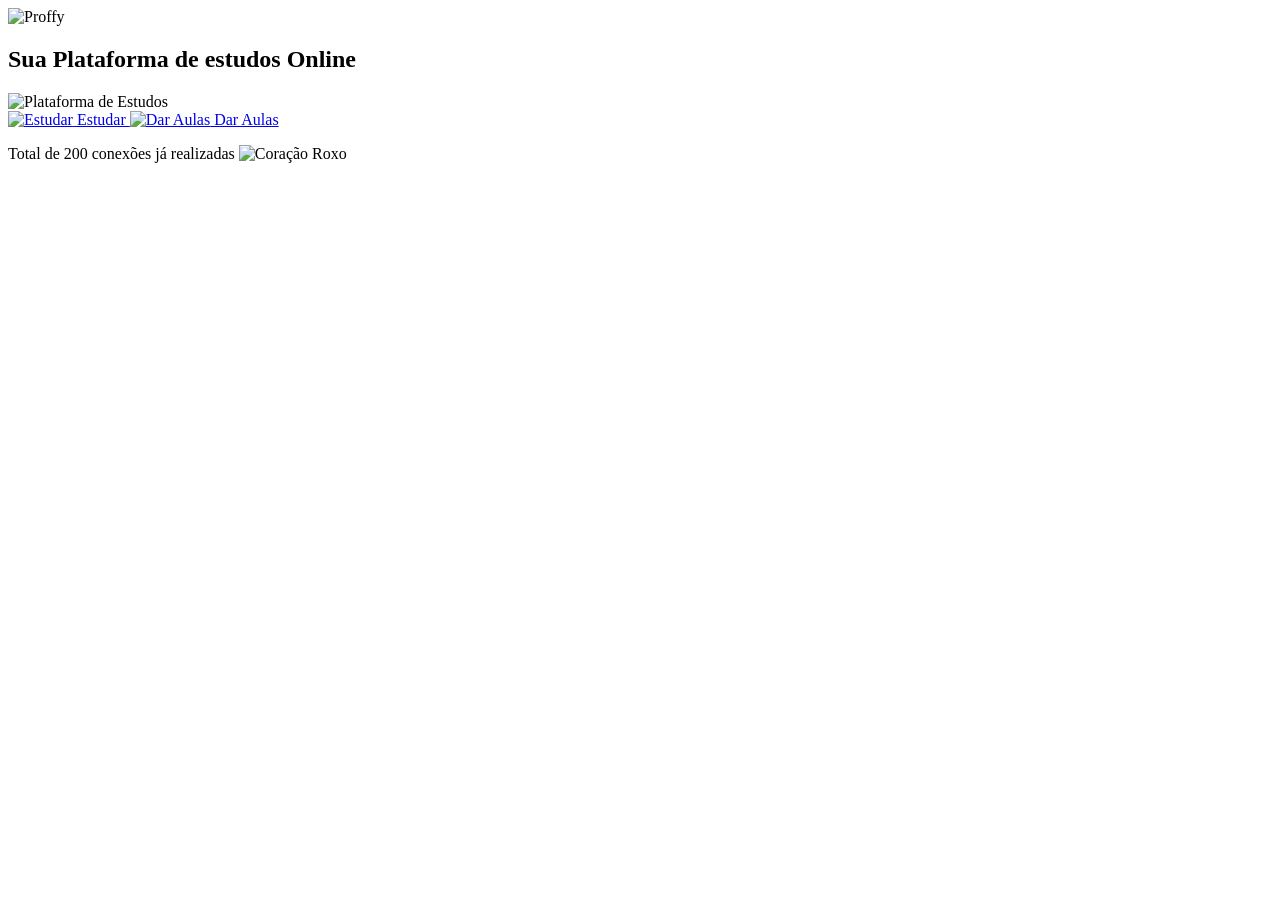
==== src/views/index.html @ 10ecbf75 "Complete Project" ====
<!DOCTYPE html>
<html lang="pt-br"> <!--lang é um atributo-->
<head>
    <meta charset="UTF-8">  <!-- config do documento  -->
    <meta name="viewport" content="width= , initial-scale=1.0">
    <meta name="theme-color" content="=8257E5">
    <title>Proffy | Sua Plataforma de estudos Online</title>

    <link rel ="shortcut icon" href="/images/favicon.png" type= "image/png">

    <link rel="stylesheet" href ="/styles/main.css">
    <link rel="stylesheet" href ="/styles/partials/page-landing.css">
    
    <link href="https://fonts.googleapis.com/css2?family=Archivo:wght@400;700&amp;family=Poppins:wght@400;600&amp;display=swap" rel="stylesheet">

 
</head>

<body id = "page-landing">
    
    <div id= "container">
        
        <div class="logo-container">
            
            <img src="/images/logo.svg" alt="Proffy">
            <h2> Sua Plataforma de estudos Online </h2>
            
        </div>

        <img class = "hero-image" src= "/images/landing.svg" alt="Plataforma de Estudos">
       
        <div class="buttons-container">
          
            <a class ="study" href ="/study" >
                
                <img src="/images/icons/study.svg" alt="Estudar">
                Estudar
            </a>

            <a class ="give-classes" href ="/give-classes" >
                
                <img src="/images/icons/give-classes.svg" alt="Dar Aulas">
                Dar Aulas
            </a>


        </div>

        <p class="total-connections">
            Total de 200 conexões já realizadas
            <img src="/images/icons/purple-heart.svg" alt="Coração Roxo">

        </p>
        
    </div>


    
</body>
</html>
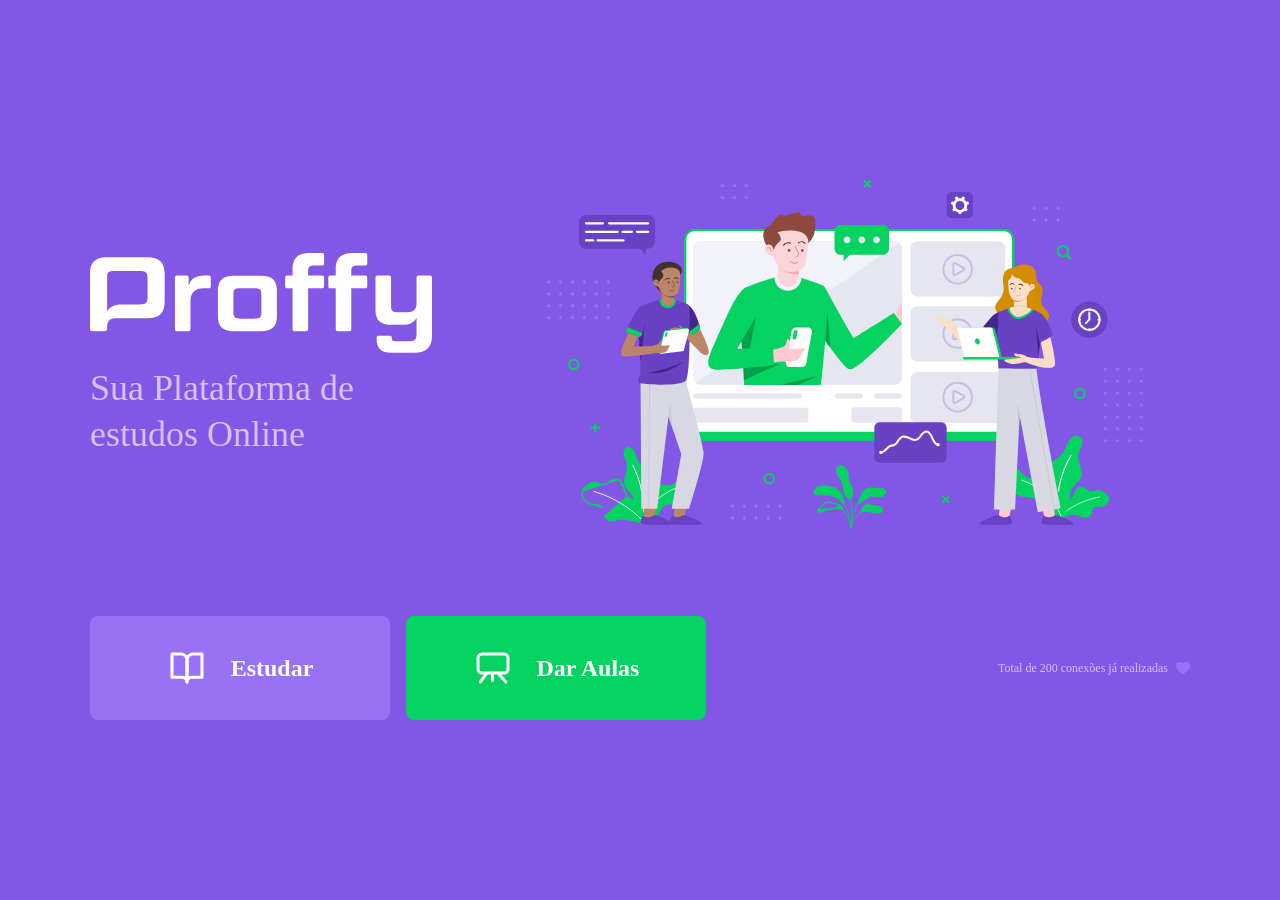
==== commit 63432ce9: "alteração no caminho das imagens e estilos" ====
--- a/src/views/index.html
+++ b/src/views/index.html
@@ -6,10 +6,10 @@
     <meta name="theme-color" content="=8257E5">
     <title>Proffy | Sua Plataforma de estudos Online</title>
 
-    <link rel ="shortcut icon" href="/images/favicon.png" type= "image/png">
+    <link rel ="shortcut icon" href="/public/images/favicon.png" type= "image/png">
 
-    <link rel="stylesheet" href ="/styles/main.css">
-    <link rel="stylesheet" href ="/styles/partials/page-landing.css">
+    <link rel="stylesheet" href ="/public//styles/main.css">
+    <link rel="stylesheet" href ="/public//styles/partials/page-landing.css">
     
     <link href="https://fonts.googleapis.com/css2?family=Archivo:wght@400;700&amp;family=Poppins:wght@400;600&amp;display=swap" rel="stylesheet">
 
@@ -22,24 +22,24 @@
         
         <div class="logo-container">
             
-            <img src="/images/logo.svg" alt="Proffy">
+            <img src="/public//images/logo.svg" alt="Proffy">
             <h2> Sua Plataforma de estudos Online </h2>
             
         </div>
 
-        <img class = "hero-image" src= "/images/landing.svg" alt="Plataforma de Estudos">
+        <img class = "hero-image" src= "/public/images/landing.svg" alt="Plataforma de Estudos">
        
         <div class="buttons-container">
           
-            <a class ="study" href ="/study" >
+            <a class ="study" href ="study.html" >
                 
-                <img src="/images/icons/study.svg" alt="Estudar">
+                <img src="/public/images/icons/study.svg" alt="Estudar">
                 Estudar
             </a>
 
             <a class ="give-classes" href ="/give-classes" >
                 
-                <img src="/images/icons/give-classes.svg" alt="Dar Aulas">
+                <img src="/public//images/icons/give-classes.svg" alt="Dar Aulas">
                 Dar Aulas
             </a>
 
@@ -48,7 +48,7 @@
 
         <p class="total-connections">
             Total de 200 conexões já realizadas
-            <img src="/images/icons/purple-heart.svg" alt="Coração Roxo">
+            <img src="/public/images/icons/purple-heart.svg" alt="Coração Roxo">
 
         </p>
         
--- a/public/styles/main.css
+++ b/public/styles/main.css
@@ -0,0 +1,65 @@
+:root {
+    --color-background: #F0F0F7;
+    --color-primary-lighter: #9871F5;
+    --color-primary-light: #916BEA;
+    --color-primary: #8257E5;
+    --color-primary-dark: #774DD6;
+    --color-primary-darker: #6842c2;
+    --color-secondary: #04D361;
+    --color-secondary-dark: #04BF58;
+    --color-title-in-primary: #FFFFFF;
+    --color-text-in-primary: #D4C2FF;
+    --color-text-title: #32264D;
+    --color-text-complement: #9C98A6;
+    --color-text-base: #6A6180;
+    --color-line-in-white: #E6E6F0;
+    --color-input-background: #F8F8FC;
+    --color-button-text: #FFFFFF;
+    --color-box-base: #FFFFFF;
+    --color-box-footer: #FAFAFC;
+    --color-small-info: #C1BCCC;
+    
+    font-size: 60%; /* controle das medidas rem */
+}
+
+*{
+    margin: 0;
+    padding: 0;
+
+    box-sizing: border-box;
+}
+
+html, body{
+    height: 100vh; 
+}
+
+body{
+
+    background: var(--color-background);
+    display: flex;
+    align-items: center;
+    justify-content: center;
+}
+
+body,input, button, textarea{
+
+    font-weight: 500;
+    font-family: Poppins;
+    font-size: 1.6rem;
+    color: var(--color-text-base);
+}
+
+#container{
+ 
+    width: 90vw;
+
+    max-width: 700px;
+
+}
+
+@media (min-width: 700px)
+{
+    :root{
+        font-size: 62.5%;
+    }
+}
--- a/public/styles/partials/page-landing.css
+++ b/public/styles/partials/page-landing.css
@@ -0,0 +1,191 @@
+
+#page-landing{
+    
+    background-color: var(--color-primary);
+
+
+}
+
+#page-landing #container{
+    
+    color: var(--color-text-in-primary)
+
+}
+
+.logo-container img{
+
+    height: 10rem;
+
+}
+
+.logo-container{
+
+    text-align: center;
+
+    margin-bottom: 3.2rem;
+}
+
+.logo-container h2{
+
+font-weight: 500;
+font-size: 3.6rem ;
+line-height: 4.6rem;
+margin-top: 0.8rem;
+
+}
+
+
+.buttons-container{
+
+    display: flex;
+    justify-content: center;
+
+    margin: 3.2rem 0;
+}
+
+.buttons-container a{
+
+width: 30rem;
+height: 10.4rem;
+
+border-radius: 0.8rem;
+margin-right: 1.6rem;
+
+font: 700 2.4rem Archivo;
+display: flex;
+
+align-items: center;
+justify-content: center;
+
+text-decoration: none;
+transition: background 0.2s;
+
+color: var(--color-button-text);
+
+}
+
+.buttons-container a img{
+width: 4rem;
+
+margin-right: 2.4rem;
+
+}
+
+.buttons-container a.study{
+    background: var(--color-primary-lighter);
+
+}
+
+.buttons-container a.study:hover{
+
+    background: var(--color-primary-light);
+
+}
+
+.buttons-container a.give-classes{
+    background: var(--color-secondary);
+
+    margin-right: 0;
+
+}
+
+.buttons-container a.give-classes:hover{
+   
+    background: var(--color-secondary-dark);
+}
+
+.total-connections{
+
+    font-size: 1.8rem;
+
+
+    display: flex;
+
+    align-items: center;
+
+    justify-content: center;
+
+    
+
+}
+
+
+.total-connections img{
+
+margin-left: 0.8rem;
+    
+
+}
+
+
+@media(max-width: 1100px)
+{
+    :root{
+        font-size: 40%;
+    }
+
+    .hero-image{
+
+        height: 45rem;
+    }
+}
+@media(min-width: 1100px){
+
+    #page-landing #container{
+
+        max-width: 1100px;
+
+        display: grid;
+
+        grid-template-columns: 2fr 1fr 2fr;
+
+        grid-template-rows: 350px 104px;
+
+        grid-template-areas: "proffy image image"
+        "button button texting";
+
+        column-gap: 87px ;
+
+        row-gap:86px ;
+    }
+}
+
+.hero-image{
+
+    width: 100;
+    
+}
+
+.logo-container image{
+
+    height: 127px;
+}
+
+.logo-container{
+    grid-area: proffy;
+
+    text-align: initial;
+
+    align-self: center;
+
+    margin:0 ;
+}
+.hero-image{
+    grid-area: image;
+
+    height: 350px;
+}
+.buttons-container{
+    grid-area: button;
+
+    justify-content: flex-start;
+
+    margin: 0;
+}
+.total-connections{
+    grid-area: texting;
+
+    justify-self: end;
+
+    font-size: 1.2rem;
+}
